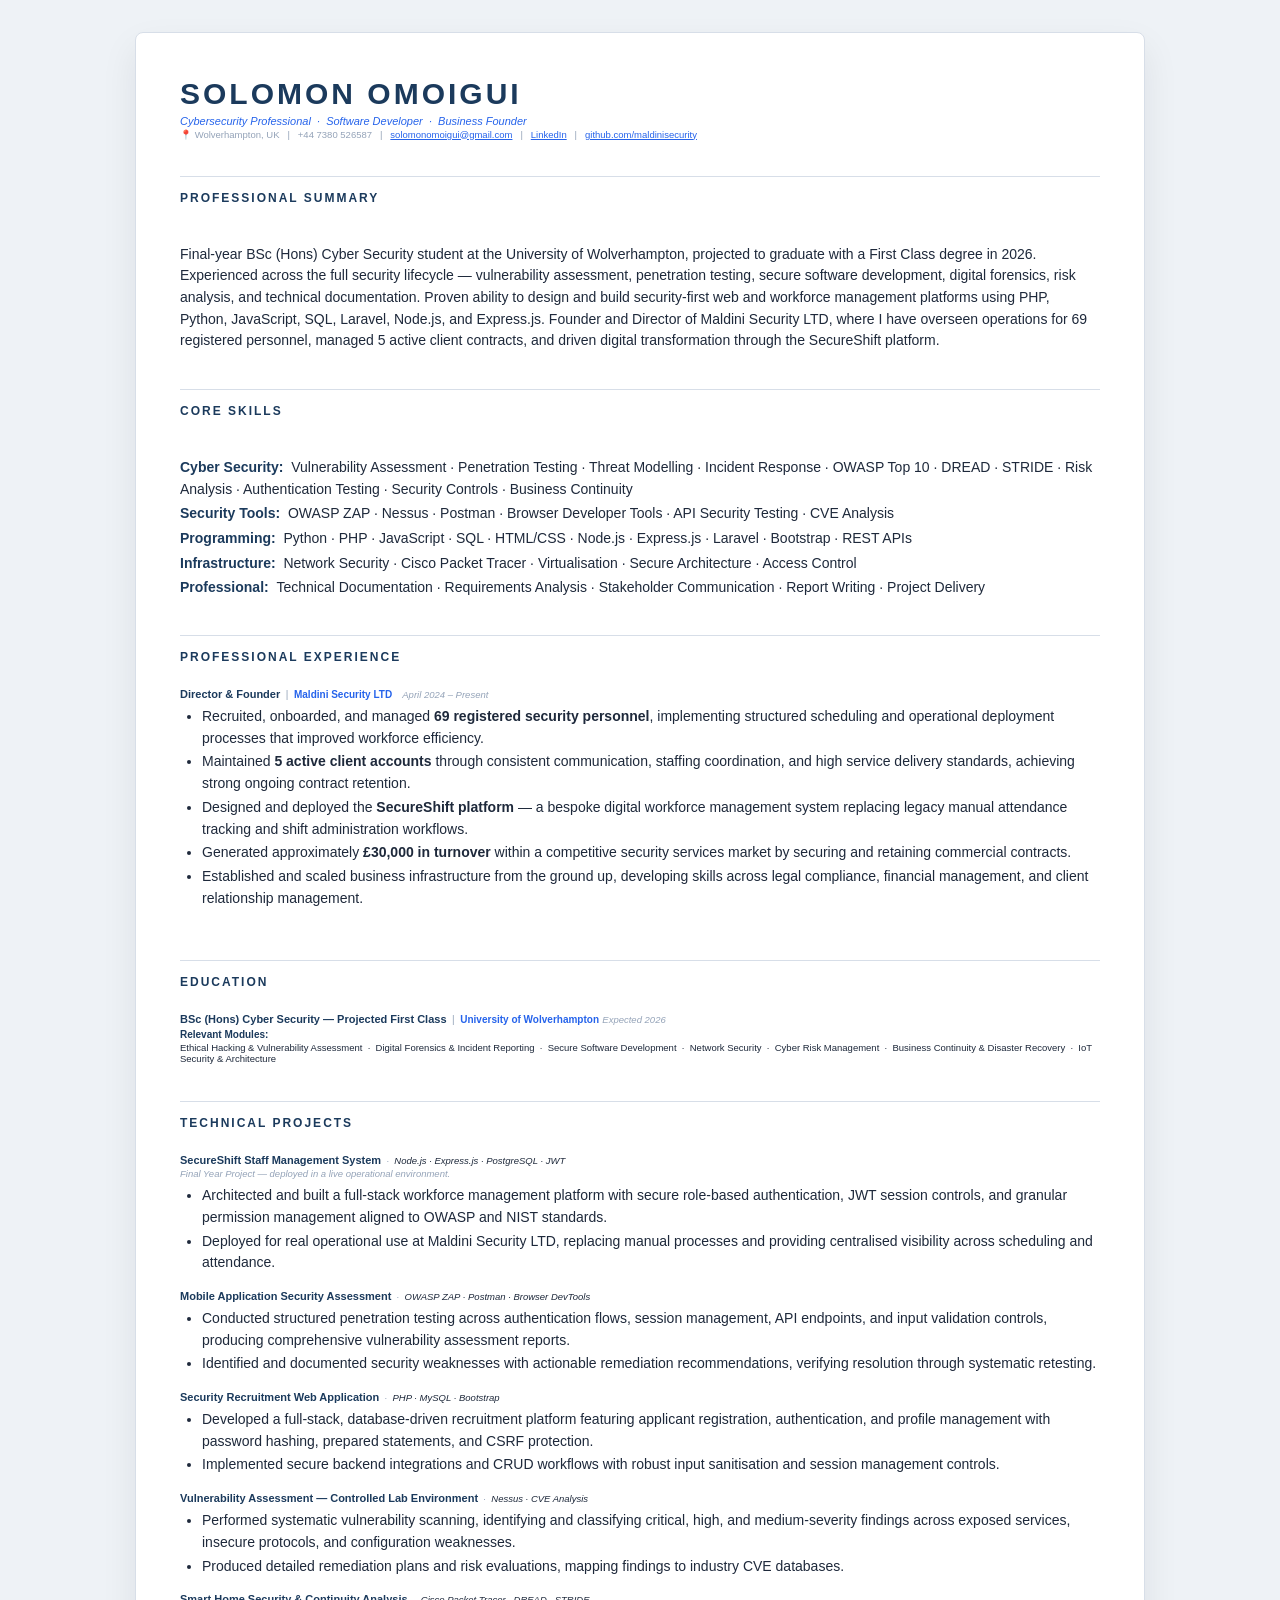
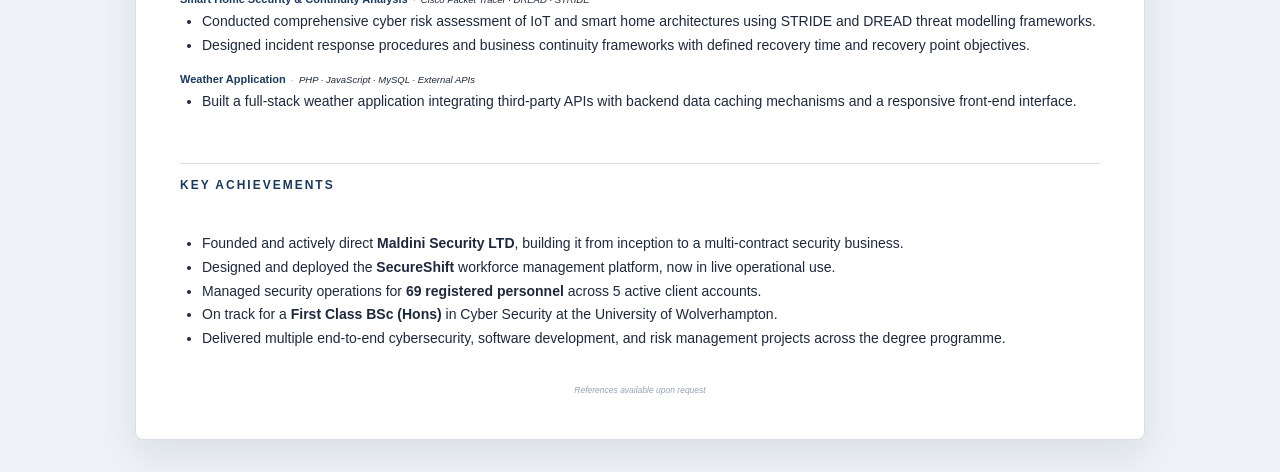
==== cv.html @ a7141864 "Improve portfolio layout and CV page" ====
<!DOCTYPE html PUBLIC "-//W3C//DTD HTML 4.01//EN" "http://www.w3.org/TR/html4/strict.dtd">
<html>
<head>
  <meta http-equiv="Content-Type" content="text/html; charset=utf-8">
  <meta http-equiv="Content-Style-Type" content="text/css">
  <title>Solomon Omoigui | CV</title>
  <meta name="Author" content="Un-named">
  <meta name="LastAuthor" content="Un-named">
  <meta name="Generator" content="Cocoa HTML Writer">
  <meta name="CocoaVersion" content="2685.5">
  <style type="text/css">
    p.p1 {margin: 0.0px 0.0px 3.0px 0.0px; font: 26.0px Times; color: #1b3a5c}
    p.p2 {margin: 0.0px 0.0px 2.0px 0.0px; font: 11.0px Times; color: #2563eb}
    p.p3 {margin: 2.0px 0.0px 3.0px 0.0px; font: 9.5px Times; color: #94a3b8}
    p.p4 {margin: 0.0px 0.0px 10.0px 0.0px; font: 9.5px Times; color: #2563eb; min-height: 11.0px}
    p.p5 {margin: 12.0px 0.0px 3.0px 0.0px; font: 11.0px Times; color: #1b3a5c}
    p.p6 {margin: 0.0px 0.0px 6.0px 0.0px; font: 11.0px Times; color: #1b3a5c; min-height: 13.0px}
    p.p7 {margin: 0.0px 0.0px 4.0px 0.0px; font: 11.0px Times; color: #1b3a5c; min-height: 13.0px}
    p.p8 {margin: 2.0px 0.0px 2.0px 0.0px; font: 10.0px Times; color: #1e293b}
    p.p9 {margin: 0.0px 0.0px 6.0px 0.0px; font: 10.0px Times; color: #1e293b; min-height: 13.0px}
    p.p10 {margin: 3.0px 0.0px 3.0px 0.0px; font: 9.5px Times; color: #1e293b}
    p.p11 {margin: 0.0px 0.0px 6.0px 0.0px; font: 9.5px Times; color: #1e293b; min-height: 11.0px}
    p.p12 {margin: 8.0px 0.0px 2.0px 0.0px; font: 10.0px Times; color: #94a3b8}
    p.p13 {margin: 8.0px 0.0px 2.0px 0.0px; font: 11.0px Times; color: #1b3a5c}
    p.p14 {margin: 4.0px 0.0px 2.0px 0.0px; font: 10.0px Times; color: #1b3a5c}
    p.p15 {margin: 2.0px 0.0px 4.0px 0.0px; font: 9.5px Times; color: #1e293b}
    p.p16 {margin: 8.0px 0.0px 2.0px 0.0px; font: 9.5px Times; color: #1e293b}
    p.p17 {margin: 2.0px 0.0px 2.0px 0.0px; font: 9.5px Times; color: #94a3b8}
    p.p18 {margin: 8.0px 0.0px 2.0px 0.0px; font: 9.5px Times; color: #1b3a5c}
    p.p19 {margin: 6.0px 0.0px 0.0px 0.0px; text-align: center; font: 8.5px Times; color: #94a3b8}
    li.li8 {margin: 2.0px 0.0px 2.0px 0.0px; font: 10.0px Times; color: #1e293b}
    span.s1 {letter-spacing: 3.0px}
    span.s2 {text-decoration: underline ; color: #2563eb}
    span.s3 {text-decoration: underline}
    span.s4 {letter-spacing: 2.0px}
    span.s5 {color: #1b3a5c}
    span.s6 {font: 11.0px Times; color: #1b3a5c}
    span.s7 {color: #2563eb}
    span.s8 {color: #000000}
    span.s9 {font: 9.5px Times}
    span.s10 {font: 10.0px Times; color: #94a3b8}
    span.s11 {font: 10.0px Times; color: #2563eb}
    span.s12 {font: 10.0px Times; color: #000000}
    span.s13 {font: 9.5px Times; color: #94a3b8}
    span.s14 {color: #94a3b8}
    span.s15 {font: 9.5px Times; color: #1e293b}
    span.s16 {font: 11.0px Times}
    span.s17 {color: #1e293b}
    span.Apple-tab-span {white-space:pre}
    ul.ul1 {list-style-type: disc}
    html {background: #eef2f6}
    body {
      max-width: 920px;
      margin: 32px auto;
      padding: 44px;
      background: #ffffff;
      border: 1px solid #d7dee8;
      border-radius: 8px;
      color: #1e293b;
      box-shadow: 0 16px 36px rgba(18, 24, 32, 0.08);
    }
    body, p, li, span {
      font-family: -apple-system, BlinkMacSystemFont, "Segoe UI", Arial, sans-serif !important;
    }
    p.p1 {
      font-size: 30px !important;
      line-height: 1.15;
    }
    p.p5 {
      margin-top: 22px !important;
      padding-top: 14px;
      border-top: 1px solid #d7dee8;
      font-size: 12px !important;
      letter-spacing: 0.14em;
    }
    p.p8,
    p.p10,
    li.li8 {
      font-size: 14px !important;
      line-height: 1.55;
    }
    ul.ul1 {
      margin-top: 6px;
      padding-left: 22px;
    }
    @media (max-width: 720px) {
      body {
        margin: 0;
        padding: 24px;
        border: 0;
        border-radius: 0;
      }
      p.p1 {
        font-size: 24px !important;
      }
    }
  </style>
</head>
<body>
<p class="p1"><span class="s1"><b>SOLOMON OMOIGUI</b></span></p>
<p class="p2"><i>Cybersecurity Professional<span class="Apple-converted-space">  </span>·<span class="Apple-converted-space">  </span>Software Developer<span class="Apple-converted-space">  </span>·<span class="Apple-converted-space">  </span>Business Founder</i></p>
<p class="p3">📍 Wolverhampton, UK <span class="Apple-converted-space">  </span>| <span class="Apple-converted-space">  </span>+44 7380 526587 <span class="Apple-converted-space">  </span>| <span class="Apple-converted-space">  </span><span class="s2">solomonomoigui@gmail.com</span> <span class="Apple-converted-space">  </span>| <span class="Apple-converted-space">  </span><span class="s2">LinkedIn</span> <span class="Apple-converted-space">  </span>| <span class="Apple-converted-space">  </span><span class="s2">github.com/maldinisecurity</span></p>
<p class="p4"><span class="s3"></span><br></p>
<p class="p5"><span class="s4"><b>PROFESSIONAL SUMMARY</b></span></p>
<p class="p6"><span class="s4"><b></b></span><br></p>
<p class="p7"><span class="s4"><b></b></span><br></p>
<p class="p8">Final-year BSc (Hons) Cyber Security student at the University of Wolverhampton, projected to graduate with a First Class degree in 2026. Experienced across the full security lifecycle — vulnerability assessment, penetration testing, secure software development, digital forensics, risk analysis, and technical documentation. Proven ability to design and build security-first web and workforce management platforms using PHP, Python, JavaScript, SQL, Laravel, Node.js, and Express.js. Founder and Director of Maldini Security LTD, where I have overseen operations for 69 registered personnel, managed 5 active client contracts, and driven digital transformation through the SecureShift platform.</p>
<p class="p9"><br></p>
<p class="p5"><span class="s4"><b>CORE SKILLS</b></span></p>
<p class="p6"><span class="s4"><b></b></span><br></p>
<p class="p7"><span class="s4"><b></b></span><br></p>
<p class="p10"><span class="s5"><b>Cyber Security:<span class="Apple-converted-space">  </span></b></span>Vulnerability Assessment · Penetration Testing · Threat Modelling · Incident Response · OWASP Top 10 · DREAD · STRIDE · Risk Analysis · Authentication Testing · Security Controls · Business Continuity</p>
<p class="p10"><span class="s5"><b>Security Tools:<span class="Apple-converted-space">  </span></b></span>OWASP ZAP · Nessus · Postman · Browser Developer Tools · API Security Testing · CVE Analysis</p>
<p class="p10"><span class="s5"><b>Programming:<span class="Apple-converted-space">  </span></b></span>Python · PHP · JavaScript · SQL · HTML/CSS · Node.js · Express.js · Laravel · Bootstrap · REST APIs</p>
<p class="p10"><span class="s5"><b>Infrastructure:<span class="Apple-converted-space">  </span></b></span>Network Security · Cisco Packet Tracer · Virtualisation · Secure Architecture · Access Control</p>
<p class="p10"><span class="s5"><b>Professional:<span class="Apple-converted-space">  </span></b></span>Technical Documentation · Requirements Analysis · Stakeholder Communication · Report Writing · Project Delivery</p>
<p class="p11"><br></p>
<p class="p5"><span class="s4"><b>PROFESSIONAL EXPERIENCE</b></span></p>
<p class="p6"><span class="s4"><b></b></span><br></p>
<p class="p12"><span class="s6"><b>Director &amp; Founder</b></span><span class="Apple-converted-space">  </span>|<span class="Apple-converted-space">  </span><span class="s7"><b>Maldini Security LTD</b></span><span class="s8"><span class="Apple-tab-span">	</span></span><span class="s9"><i>April 2024 – Present</i></span></p>
<ul class="ul1">
  <li class="li8">Recruited, onboarded, and managed <b>69 registered security personnel</b>, implementing structured scheduling and operational deployment processes that improved workforce efficiency.</li>
  <li class="li8">Maintained <b>5 active client accounts</b> through consistent communication, staffing coordination, and high service delivery standards, achieving strong ongoing contract retention.</li>
  <li class="li8">Designed and deployed the <b>SecureShift platform</b> — a bespoke digital workforce management system replacing legacy manual attendance tracking and shift administration workflows.</li>
  <li class="li8">Generated approximately <b>£30,000 in turnover</b> within a competitive security services market by securing and retaining commercial contracts.</li>
  <li class="li8">Established and scaled business infrastructure from the ground up, developing skills across legal compliance, financial management, and client relationship management.</li>
</ul>
<p class="p9"><br></p>
<p class="p5"><span class="s4"><b>EDUCATION</b></span></p>
<p class="p6"><span class="s4"><b></b></span><br></p>
<p class="p13"><b>BSc (Hons) Cyber Security — Projected First Class</b><span class="s10"><span class="Apple-converted-space">  </span>|<span class="Apple-converted-space">  </span></span><span class="s11"><b>University of Wolverhampton</b></span><span class="s12"><span class="Apple-tab-span">	</span></span><span class="s13"><i>Expected 2026</i></span></p>
<p class="p14"><b>Relevant Modules:</b></p>
<p class="p15">Ethical Hacking &amp; Vulnerability Assessment<span class="Apple-converted-space">  </span>·<span class="Apple-converted-space">  </span>Digital Forensics &amp; Incident Reporting<span class="Apple-converted-space">  </span>·<span class="Apple-converted-space">  </span>Secure Software Development<span class="Apple-converted-space">  </span>·<span class="Apple-converted-space">  </span>Network Security<span class="Apple-converted-space">  </span>·<span class="Apple-converted-space">  </span>Cyber Risk Management<span class="Apple-converted-space">  </span>·<span class="Apple-converted-space">  </span>Business Continuity &amp; Disaster Recovery<span class="Apple-converted-space">  </span>·<span class="Apple-converted-space">  </span>IoT Security &amp; Architecture</p>
<p class="p11"><br></p>
<p class="p5"><span class="s4"><b>TECHNICAL PROJECTS</b></span></p>
<p class="p6"><span class="s4"><b></b></span><br></p>
<p class="p16"><span class="s6"><b>SecureShift Staff Management System</b></span><span class="s14"><span class="Apple-converted-space">  </span>·<span class="Apple-converted-space">  </span></span><i>Node.js · Express.js · PostgreSQL · JWT</i></p>
<p class="p17"><i>Final Year Project — deployed in a live operational environment.</i></p>
<ul class="ul1">
  <li class="li8">Architected and built a full-stack workforce management platform with secure role-based authentication, JWT session controls, and granular permission management aligned to OWASP and NIST standards.</li>
  <li class="li8">Deployed for real operational use at Maldini Security LTD, replacing manual processes and providing centralised visibility across scheduling and attendance.</li>
</ul>
<p class="p16"><span class="s6"><b>Mobile Application Security Assessment</b></span><span class="s14"><span class="Apple-converted-space">  </span>·<span class="Apple-converted-space">  </span></span><i>OWASP ZAP · Postman · Browser DevTools</i></p>
<ul class="ul1">
  <li class="li8">Conducted structured penetration testing across authentication flows, session management, API endpoints, and input validation controls, producing comprehensive vulnerability assessment reports.</li>
  <li class="li8">Identified and documented security weaknesses with actionable remediation recommendations, verifying resolution through systematic retesting.</li>
</ul>
<p class="p13"><b>Security Recruitment Web Application</b><span class="s13"><span class="Apple-converted-space">  </span>·<span class="Apple-converted-space">  </span></span><span class="s15"><i>PHP · MySQL · Bootstrap</i></span></p>
<ul class="ul1">
  <li class="li8">Developed a full-stack, database-driven recruitment platform featuring applicant registration, authentication, and profile management with password hashing, prepared statements, and CSRF protection.</li>
  <li class="li8">Implemented secure backend integrations and CRUD workflows with robust input sanitisation and session management controls.</li>
</ul>
<p class="p13"><b>Vulnerability Assessment — Controlled Lab Environment</b><span class="s13"><span class="Apple-converted-space">  </span>·<span class="Apple-converted-space">  </span></span><span class="s15"><i>Nessus · CVE Analysis</i></span></p>
<ul class="ul1">
  <li class="li8">Performed systematic vulnerability scanning, identifying and classifying critical, high, and medium-severity findings across exposed services, insecure protocols, and configuration weaknesses.</li>
  <li class="li8">Produced detailed remediation plans and risk evaluations, mapping findings to industry CVE databases.</li>
</ul>
<p class="p18"><span class="s16"><b>Smart Home Security &amp; Continuity Analysis</b></span><span class="s14"><span class="Apple-converted-space">  </span>·<span class="Apple-converted-space">  </span></span><span class="s17"><i>Cisco Packet Tracer · DREAD · STRIDE</i></span></p>
<ul class="ul1">
  <li class="li8">Conducted comprehensive cyber risk assessment of IoT and smart home architectures using STRIDE and DREAD threat modelling frameworks.</li>
  <li class="li8">Designed incident response procedures and business continuity frameworks with defined recovery time and recovery point objectives.</li>
</ul>
<p class="p16"><span class="s6"><b>Weather Application</b></span><span class="s14"><span class="Apple-converted-space">  </span>·<span class="Apple-converted-space">  </span></span><i>PHP · JavaScript · MySQL · External APIs</i></p>
<ul class="ul1">
  <li class="li8">Built a full-stack weather application integrating third-party APIs with backend data caching mechanisms and a responsive front-end interface.</li>
</ul>
<p class="p9"><br></p>
<p class="p5"><span class="s4"><b>KEY ACHIEVEMENTS</b></span></p>
<p class="p6"><span class="s4"><b></b></span><br></p>
<p class="p7"><span class="s4"><b></b></span><br></p>
<ul class="ul1">
  <li class="li8">Founded and actively direct <b>Maldini Security LTD</b>, building it from inception to a multi-contract security business.</li>
  <li class="li8">Designed and deployed the <b>SecureShift</b> workforce management platform, now in live operational use.</li>
  <li class="li8">Managed security operations for <b>69 registered personnel</b> across 5 active client accounts.</li>
  <li class="li8">On track for a <b>First Class BSc (Hons)</b> in Cyber Security at the University of Wolverhampton.</li>
  <li class="li8">Delivered multiple end-to-end cybersecurity, software development, and risk management projects across the degree programme.</li>
</ul>
<p class="p9"><br></p>
<p class="p19"><i>References available upon request</i></p>
</body>
</html>
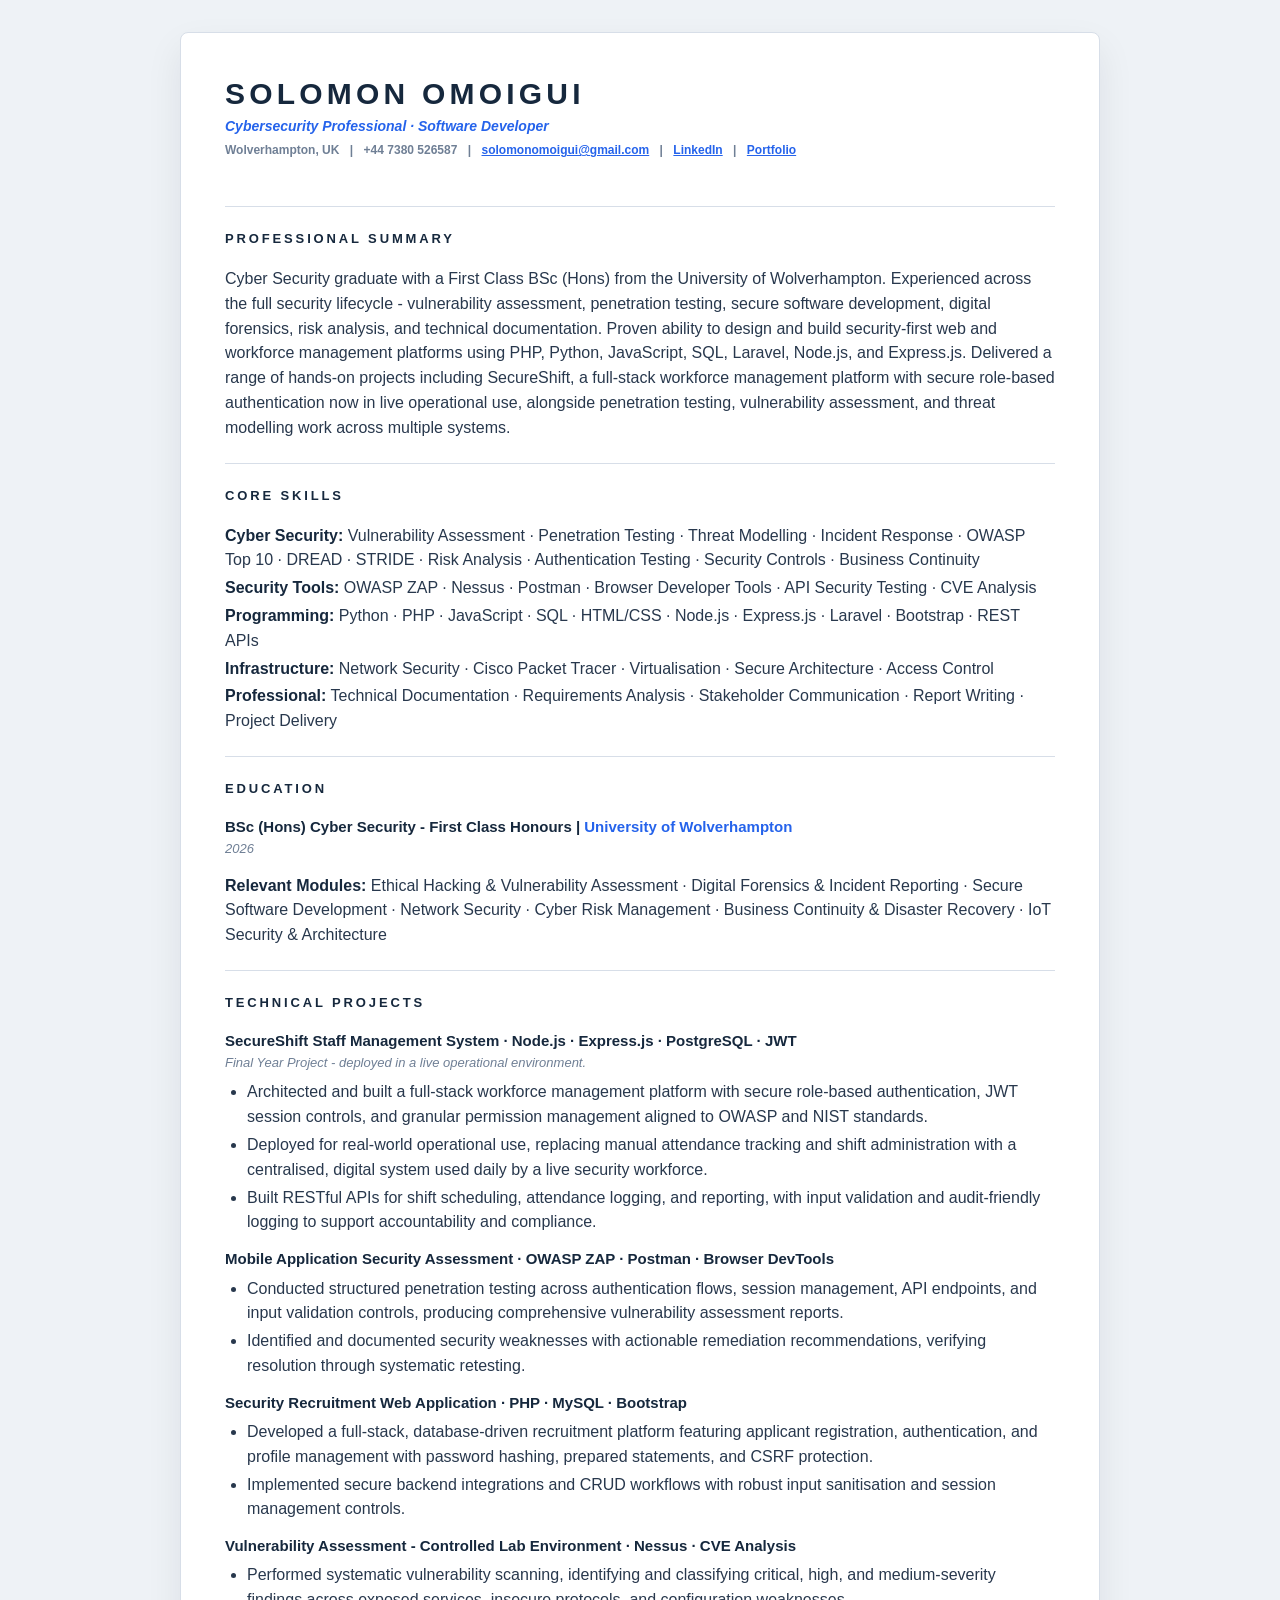
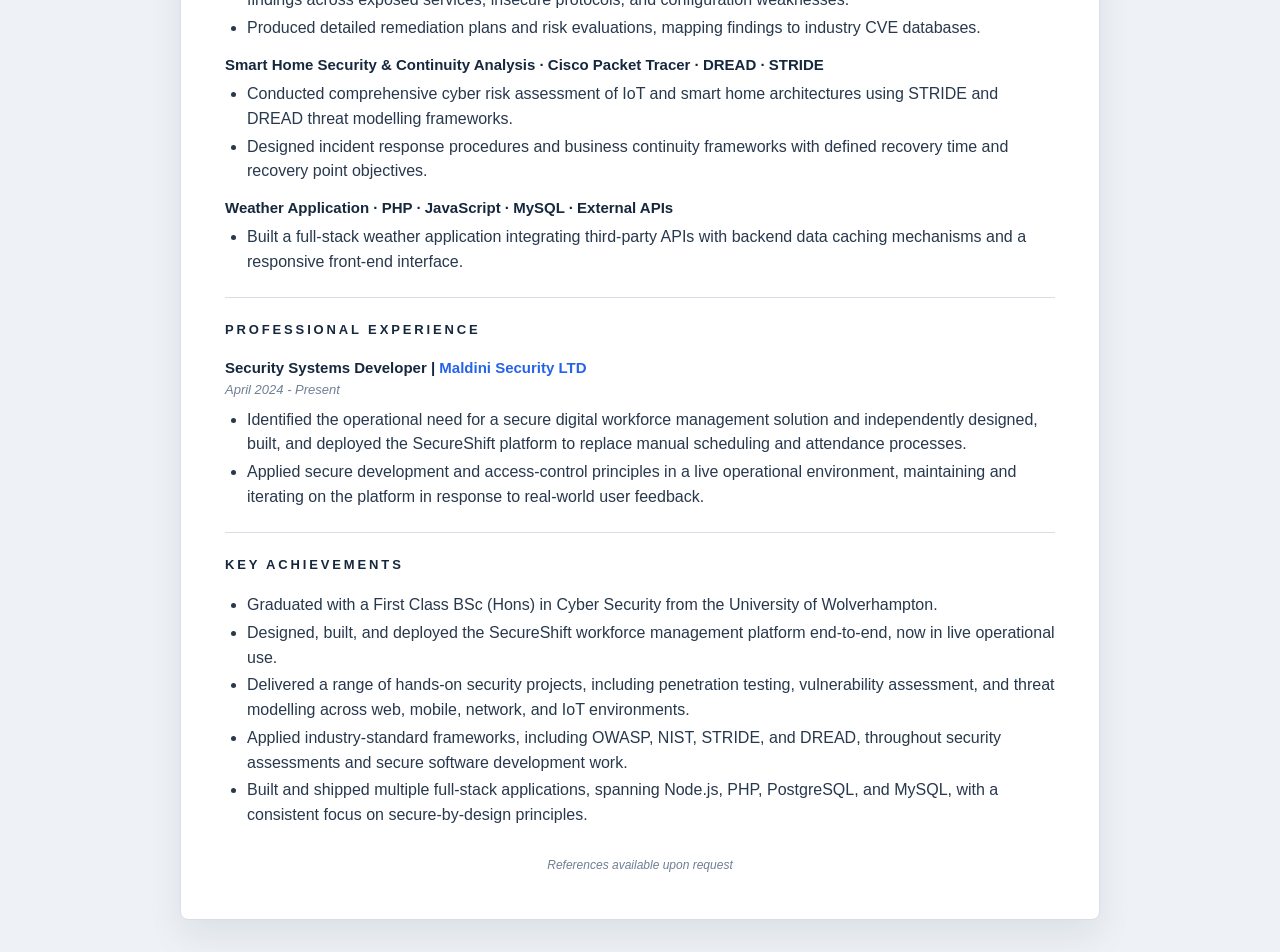
==== commit adabe48d: "Update online CV page" ====
--- a/cv.html
+++ b/cv.html
@@ -1,181 +1,370 @@
-<!DOCTYPE html PUBLIC "-//W3C//DTD HTML 4.01//EN" "http://www.w3.org/TR/html4/strict.dtd">
-<html>
-<head>
-  <meta http-equiv="Content-Type" content="text/html; charset=utf-8">
-  <meta http-equiv="Content-Style-Type" content="text/css">
-  <title>Solomon Omoigui | CV</title>
-  <meta name="Author" content="Un-named">
-  <meta name="LastAuthor" content="Un-named">
-  <meta name="Generator" content="Cocoa HTML Writer">
-  <meta name="CocoaVersion" content="2685.5">
-  <style type="text/css">
-    p.p1 {margin: 0.0px 0.0px 3.0px 0.0px; font: 26.0px Times; color: #1b3a5c}
-    p.p2 {margin: 0.0px 0.0px 2.0px 0.0px; font: 11.0px Times; color: #2563eb}
-    p.p3 {margin: 2.0px 0.0px 3.0px 0.0px; font: 9.5px Times; color: #94a3b8}
-    p.p4 {margin: 0.0px 0.0px 10.0px 0.0px; font: 9.5px Times; color: #2563eb; min-height: 11.0px}
-    p.p5 {margin: 12.0px 0.0px 3.0px 0.0px; font: 11.0px Times; color: #1b3a5c}
-    p.p6 {margin: 0.0px 0.0px 6.0px 0.0px; font: 11.0px Times; color: #1b3a5c; min-height: 13.0px}
-    p.p7 {margin: 0.0px 0.0px 4.0px 0.0px; font: 11.0px Times; color: #1b3a5c; min-height: 13.0px}
-    p.p8 {margin: 2.0px 0.0px 2.0px 0.0px; font: 10.0px Times; color: #1e293b}
-    p.p9 {margin: 0.0px 0.0px 6.0px 0.0px; font: 10.0px Times; color: #1e293b; min-height: 13.0px}
-    p.p10 {margin: 3.0px 0.0px 3.0px 0.0px; font: 9.5px Times; color: #1e293b}
-    p.p11 {margin: 0.0px 0.0px 6.0px 0.0px; font: 9.5px Times; color: #1e293b; min-height: 11.0px}
-    p.p12 {margin: 8.0px 0.0px 2.0px 0.0px; font: 10.0px Times; color: #94a3b8}
-    p.p13 {margin: 8.0px 0.0px 2.0px 0.0px; font: 11.0px Times; color: #1b3a5c}
-    p.p14 {margin: 4.0px 0.0px 2.0px 0.0px; font: 10.0px Times; color: #1b3a5c}
-    p.p15 {margin: 2.0px 0.0px 4.0px 0.0px; font: 9.5px Times; color: #1e293b}
-    p.p16 {margin: 8.0px 0.0px 2.0px 0.0px; font: 9.5px Times; color: #1e293b}
-    p.p17 {margin: 2.0px 0.0px 2.0px 0.0px; font: 9.5px Times; color: #94a3b8}
-    p.p18 {margin: 8.0px 0.0px 2.0px 0.0px; font: 9.5px Times; color: #1b3a5c}
-    p.p19 {margin: 6.0px 0.0px 0.0px 0.0px; text-align: center; font: 8.5px Times; color: #94a3b8}
-    li.li8 {margin: 2.0px 0.0px 2.0px 0.0px; font: 10.0px Times; color: #1e293b}
-    span.s1 {letter-spacing: 3.0px}
-    span.s2 {text-decoration: underline ; color: #2563eb}
-    span.s3 {text-decoration: underline}
-    span.s4 {letter-spacing: 2.0px}
-    span.s5 {color: #1b3a5c}
-    span.s6 {font: 11.0px Times; color: #1b3a5c}
-    span.s7 {color: #2563eb}
-    span.s8 {color: #000000}
-    span.s9 {font: 9.5px Times}
-    span.s10 {font: 10.0px Times; color: #94a3b8}
-    span.s11 {font: 10.0px Times; color: #2563eb}
-    span.s12 {font: 10.0px Times; color: #000000}
-    span.s13 {font: 9.5px Times; color: #94a3b8}
-    span.s14 {color: #94a3b8}
-    span.s15 {font: 9.5px Times; color: #1e293b}
-    span.s16 {font: 11.0px Times}
-    span.s17 {color: #1e293b}
-    span.Apple-tab-span {white-space:pre}
-    ul.ul1 {list-style-type: disc}
-    html {background: #eef2f6}
-    body {
-      max-width: 920px;
-      margin: 32px auto;
-      padding: 44px;
-      background: #ffffff;
-      border: 1px solid #d7dee8;
-      border-radius: 8px;
-      color: #1e293b;
-      box-shadow: 0 16px 36px rgba(18, 24, 32, 0.08);
-    }
-    body, p, li, span {
-      font-family: -apple-system, BlinkMacSystemFont, "Segoe UI", Arial, sans-serif !important;
-    }
-    p.p1 {
-      font-size: 30px !important;
-      line-height: 1.15;
-    }
-    p.p5 {
-      margin-top: 22px !important;
-      padding-top: 14px;
-      border-top: 1px solid #d7dee8;
-      font-size: 12px !important;
-      letter-spacing: 0.14em;
-    }
-    p.p8,
-    p.p10,
-    li.li8 {
-      font-size: 14px !important;
-      line-height: 1.55;
-    }
-    ul.ul1 {
-      margin-top: 6px;
-      padding-left: 22px;
-    }
-    @media (max-width: 720px) {
+<!DOCTYPE html>
+<html lang="en">
+  <head>
+    <meta charset="UTF-8" />
+    <meta name="viewport" content="width=device-width, initial-scale=1.0" />
+    <meta
+      name="description"
+      content="Solomon Omoigui CV covering cybersecurity, secure software development, technical projects, and professional experience."
+    />
+    <title>Solomon Omoigui | CV</title>
+    <style>
+      :root {
+        --ink: #16283d;
+        --text: #28384d;
+        --muted: #6f7f95;
+        --blue: #2563eb;
+        --line: #d7dee8;
+        --page: #eef2f6;
+        --surface: #ffffff;
+      }
+
+      * {
+        box-sizing: border-box;
+      }
+
+      html {
+        background: var(--page);
+      }
+
       body {
+        max-width: 920px;
+        margin: 32px auto;
+        padding: 44px;
+        background: var(--surface);
+        border: 1px solid var(--line);
+        border-radius: 8px;
+        color: var(--text);
+        font-family: -apple-system, BlinkMacSystemFont, "Segoe UI", Arial, sans-serif;
+        line-height: 1.55;
+        box-shadow: 0 16px 36px rgba(18, 24, 32, 0.08);
+      }
+
+      h1,
+      h2,
+      h3,
+      p {
         margin: 0;
-        padding: 24px;
-        border: 0;
-        border-radius: 0;
-      }
-      p.p1 {
-        font-size: 24px !important;
-      }
-    }
-  </style>
-</head>
-<body>
-<p class="p1"><span class="s1"><b>SOLOMON OMOIGUI</b></span></p>
-<p class="p2"><i>Cybersecurity Professional<span class="Apple-converted-space">  </span>·<span class="Apple-converted-space">  </span>Software Developer<span class="Apple-converted-space">  </span>·<span class="Apple-converted-space">  </span>Business Founder</i></p>
-<p class="p3">📍 Wolverhampton, UK <span class="Apple-converted-space">  </span>| <span class="Apple-converted-space">  </span>+44 7380 526587 <span class="Apple-converted-space">  </span>| <span class="Apple-converted-space">  </span><span class="s2">solomonomoigui@gmail.com</span> <span class="Apple-converted-space">  </span>| <span class="Apple-converted-space">  </span><span class="s2">LinkedIn</span> <span class="Apple-converted-space">  </span>| <span class="Apple-converted-space">  </span><span class="s2">github.com/maldinisecurity</span></p>
-<p class="p4"><span class="s3"></span><br></p>
-<p class="p5"><span class="s4"><b>PROFESSIONAL SUMMARY</b></span></p>
-<p class="p6"><span class="s4"><b></b></span><br></p>
-<p class="p7"><span class="s4"><b></b></span><br></p>
-<p class="p8">Final-year BSc (Hons) Cyber Security student at the University of Wolverhampton, projected to graduate with a First Class degree in 2026. Experienced across the full security lifecycle — vulnerability assessment, penetration testing, secure software development, digital forensics, risk analysis, and technical documentation. Proven ability to design and build security-first web and workforce management platforms using PHP, Python, JavaScript, SQL, Laravel, Node.js, and Express.js. Founder and Director of Maldini Security LTD, where I have overseen operations for 69 registered personnel, managed 5 active client contracts, and driven digital transformation through the SecureShift platform.</p>
-<p class="p9"><br></p>
-<p class="p5"><span class="s4"><b>CORE SKILLS</b></span></p>
-<p class="p6"><span class="s4"><b></b></span><br></p>
-<p class="p7"><span class="s4"><b></b></span><br></p>
-<p class="p10"><span class="s5"><b>Cyber Security:<span class="Apple-converted-space">  </span></b></span>Vulnerability Assessment · Penetration Testing · Threat Modelling · Incident Response · OWASP Top 10 · DREAD · STRIDE · Risk Analysis · Authentication Testing · Security Controls · Business Continuity</p>
-<p class="p10"><span class="s5"><b>Security Tools:<span class="Apple-converted-space">  </span></b></span>OWASP ZAP · Nessus · Postman · Browser Developer Tools · API Security Testing · CVE Analysis</p>
-<p class="p10"><span class="s5"><b>Programming:<span class="Apple-converted-space">  </span></b></span>Python · PHP · JavaScript · SQL · HTML/CSS · Node.js · Express.js · Laravel · Bootstrap · REST APIs</p>
-<p class="p10"><span class="s5"><b>Infrastructure:<span class="Apple-converted-space">  </span></b></span>Network Security · Cisco Packet Tracer · Virtualisation · Secure Architecture · Access Control</p>
-<p class="p10"><span class="s5"><b>Professional:<span class="Apple-converted-space">  </span></b></span>Technical Documentation · Requirements Analysis · Stakeholder Communication · Report Writing · Project Delivery</p>
-<p class="p11"><br></p>
-<p class="p5"><span class="s4"><b>PROFESSIONAL EXPERIENCE</b></span></p>
-<p class="p6"><span class="s4"><b></b></span><br></p>
-<p class="p12"><span class="s6"><b>Director &amp; Founder</b></span><span class="Apple-converted-space">  </span>|<span class="Apple-converted-space">  </span><span class="s7"><b>Maldini Security LTD</b></span><span class="s8"><span class="Apple-tab-span">	</span></span><span class="s9"><i>April 2024 – Present</i></span></p>
-<ul class="ul1">
-  <li class="li8">Recruited, onboarded, and managed <b>69 registered security personnel</b>, implementing structured scheduling and operational deployment processes that improved workforce efficiency.</li>
-  <li class="li8">Maintained <b>5 active client accounts</b> through consistent communication, staffing coordination, and high service delivery standards, achieving strong ongoing contract retention.</li>
-  <li class="li8">Designed and deployed the <b>SecureShift platform</b> — a bespoke digital workforce management system replacing legacy manual attendance tracking and shift administration workflows.</li>
-  <li class="li8">Generated approximately <b>£30,000 in turnover</b> within a competitive security services market by securing and retaining commercial contracts.</li>
-  <li class="li8">Established and scaled business infrastructure from the ground up, developing skills across legal compliance, financial management, and client relationship management.</li>
-</ul>
-<p class="p9"><br></p>
-<p class="p5"><span class="s4"><b>EDUCATION</b></span></p>
-<p class="p6"><span class="s4"><b></b></span><br></p>
-<p class="p13"><b>BSc (Hons) Cyber Security — Projected First Class</b><span class="s10"><span class="Apple-converted-space">  </span>|<span class="Apple-converted-space">  </span></span><span class="s11"><b>University of Wolverhampton</b></span><span class="s12"><span class="Apple-tab-span">	</span></span><span class="s13"><i>Expected 2026</i></span></p>
-<p class="p14"><b>Relevant Modules:</b></p>
-<p class="p15">Ethical Hacking &amp; Vulnerability Assessment<span class="Apple-converted-space">  </span>·<span class="Apple-converted-space">  </span>Digital Forensics &amp; Incident Reporting<span class="Apple-converted-space">  </span>·<span class="Apple-converted-space">  </span>Secure Software Development<span class="Apple-converted-space">  </span>·<span class="Apple-converted-space">  </span>Network Security<span class="Apple-converted-space">  </span>·<span class="Apple-converted-space">  </span>Cyber Risk Management<span class="Apple-converted-space">  </span>·<span class="Apple-converted-space">  </span>Business Continuity &amp; Disaster Recovery<span class="Apple-converted-space">  </span>·<span class="Apple-converted-space">  </span>IoT Security &amp; Architecture</p>
-<p class="p11"><br></p>
-<p class="p5"><span class="s4"><b>TECHNICAL PROJECTS</b></span></p>
-<p class="p6"><span class="s4"><b></b></span><br></p>
-<p class="p16"><span class="s6"><b>SecureShift Staff Management System</b></span><span class="s14"><span class="Apple-converted-space">  </span>·<span class="Apple-converted-space">  </span></span><i>Node.js · Express.js · PostgreSQL · JWT</i></p>
-<p class="p17"><i>Final Year Project — deployed in a live operational environment.</i></p>
-<ul class="ul1">
-  <li class="li8">Architected and built a full-stack workforce management platform with secure role-based authentication, JWT session controls, and granular permission management aligned to OWASP and NIST standards.</li>
-  <li class="li8">Deployed for real operational use at Maldini Security LTD, replacing manual processes and providing centralised visibility across scheduling and attendance.</li>
-</ul>
-<p class="p16"><span class="s6"><b>Mobile Application Security Assessment</b></span><span class="s14"><span class="Apple-converted-space">  </span>·<span class="Apple-converted-space">  </span></span><i>OWASP ZAP · Postman · Browser DevTools</i></p>
-<ul class="ul1">
-  <li class="li8">Conducted structured penetration testing across authentication flows, session management, API endpoints, and input validation controls, producing comprehensive vulnerability assessment reports.</li>
-  <li class="li8">Identified and documented security weaknesses with actionable remediation recommendations, verifying resolution through systematic retesting.</li>
-</ul>
-<p class="p13"><b>Security Recruitment Web Application</b><span class="s13"><span class="Apple-converted-space">  </span>·<span class="Apple-converted-space">  </span></span><span class="s15"><i>PHP · MySQL · Bootstrap</i></span></p>
-<ul class="ul1">
-  <li class="li8">Developed a full-stack, database-driven recruitment platform featuring applicant registration, authentication, and profile management with password hashing, prepared statements, and CSRF protection.</li>
-  <li class="li8">Implemented secure backend integrations and CRUD workflows with robust input sanitisation and session management controls.</li>
-</ul>
-<p class="p13"><b>Vulnerability Assessment — Controlled Lab Environment</b><span class="s13"><span class="Apple-converted-space">  </span>·<span class="Apple-converted-space">  </span></span><span class="s15"><i>Nessus · CVE Analysis</i></span></p>
-<ul class="ul1">
-  <li class="li8">Performed systematic vulnerability scanning, identifying and classifying critical, high, and medium-severity findings across exposed services, insecure protocols, and configuration weaknesses.</li>
-  <li class="li8">Produced detailed remediation plans and risk evaluations, mapping findings to industry CVE databases.</li>
-</ul>
-<p class="p18"><span class="s16"><b>Smart Home Security &amp; Continuity Analysis</b></span><span class="s14"><span class="Apple-converted-space">  </span>·<span class="Apple-converted-space">  </span></span><span class="s17"><i>Cisco Packet Tracer · DREAD · STRIDE</i></span></p>
-<ul class="ul1">
-  <li class="li8">Conducted comprehensive cyber risk assessment of IoT and smart home architectures using STRIDE and DREAD threat modelling frameworks.</li>
-  <li class="li8">Designed incident response procedures and business continuity frameworks with defined recovery time and recovery point objectives.</li>
-</ul>
-<p class="p16"><span class="s6"><b>Weather Application</b></span><span class="s14"><span class="Apple-converted-space">  </span>·<span class="Apple-converted-space">  </span></span><i>PHP · JavaScript · MySQL · External APIs</i></p>
-<ul class="ul1">
-  <li class="li8">Built a full-stack weather application integrating third-party APIs with backend data caching mechanisms and a responsive front-end interface.</li>
-</ul>
-<p class="p9"><br></p>
-<p class="p5"><span class="s4"><b>KEY ACHIEVEMENTS</b></span></p>
-<p class="p6"><span class="s4"><b></b></span><br></p>
-<p class="p7"><span class="s4"><b></b></span><br></p>
-<ul class="ul1">
-  <li class="li8">Founded and actively direct <b>Maldini Security LTD</b>, building it from inception to a multi-contract security business.</li>
-  <li class="li8">Designed and deployed the <b>SecureShift</b> workforce management platform, now in live operational use.</li>
-  <li class="li8">Managed security operations for <b>69 registered personnel</b> across 5 active client accounts.</li>
-  <li class="li8">On track for a <b>First Class BSc (Hons)</b> in Cyber Security at the University of Wolverhampton.</li>
-  <li class="li8">Delivered multiple end-to-end cybersecurity, software development, and risk management projects across the degree programme.</li>
-</ul>
-<p class="p9"><br></p>
-<p class="p19"><i>References available upon request</i></p>
-</body>
+      }
+
+      a {
+        color: var(--blue);
+      }
+
+      .cv-header {
+        padding-bottom: 24px;
+      }
+
+      h1 {
+        color: var(--ink);
+        font-size: 30px;
+        line-height: 1.15;
+        letter-spacing: 0.14em;
+      }
+
+      .role {
+        margin-top: 4px;
+        color: var(--blue);
+        font-size: 14px;
+        font-style: italic;
+        font-weight: 700;
+      }
+
+      .contact {
+        display: flex;
+        flex-wrap: wrap;
+        gap: 0.25rem 0.65rem;
+        margin-top: 4px;
+        color: var(--muted);
+        font-size: 12px;
+        font-weight: 700;
+      }
+
+      section {
+        padding-top: 22px;
+        margin-top: 22px;
+        border-top: 1px solid var(--line);
+      }
+
+      h2 {
+        color: var(--ink);
+        font-size: 13px;
+        letter-spacing: 0.22em;
+        text-transform: uppercase;
+      }
+
+      h3 {
+        color: var(--ink);
+        font-size: 15px;
+        line-height: 1.35;
+      }
+
+      .summary,
+      .skills,
+      .education-details,
+      .achievement-list,
+      .project-list,
+      .experience-list {
+        margin-top: 18px;
+      }
+
+      .skills p {
+        margin-top: 3px;
+      }
+
+      .label {
+        color: var(--ink);
+        font-weight: 800;
+      }
+
+      .item {
+        margin-top: 14px;
+      }
+
+      .item-meta {
+        margin-top: 2px;
+        color: var(--muted);
+        font-size: 13px;
+        font-style: italic;
+      }
+
+      .org {
+        color: var(--blue);
+        font-weight: 800;
+      }
+
+      ul {
+        margin: 7px 0 0;
+        padding-left: 22px;
+      }
+
+      li {
+        margin: 3px 0;
+      }
+
+      .footer-note {
+        margin-top: 28px;
+        color: var(--muted);
+        font-size: 12px;
+        font-style: italic;
+        text-align: center;
+      }
+
+      @media (max-width: 720px) {
+        body {
+          margin: 0;
+          padding: 24px;
+          border: 0;
+          border-radius: 0;
+        }
+
+        h1 {
+          font-size: 24px;
+          overflow-wrap: anywhere;
+        }
+      }
+    </style>
+  </head>
+  <body>
+    <header class="cv-header">
+      <h1>SOLOMON OMOIGUI</h1>
+      <p class="role">Cybersecurity Professional · Software Developer</p>
+      <div class="contact" aria-label="Contact details">
+        <span>Wolverhampton, UK</span>
+        <span>|</span>
+        <span>+44 7380 526587</span>
+        <span>|</span>
+        <a href="mailto:solomonomoigui@gmail.com">solomonomoigui@gmail.com</a>
+        <span>|</span>
+        <a href="https://www.linkedin.com/in/solomon-omoigui-649461155">LinkedIn</a>
+        <span>|</span>
+        <a href="https://maldinisecurity.github.io/portfolio/">Portfolio</a>
+      </div>
+    </header>
+
+    <main>
+      <section>
+        <h2>Professional Summary</h2>
+        <p class="summary">
+          Cyber Security graduate with a First Class BSc (Hons) from the University of Wolverhampton. Experienced across
+          the full security lifecycle - vulnerability assessment, penetration testing, secure software development,
+          digital forensics, risk analysis, and technical documentation. Proven ability to design and build
+          security-first web and workforce management platforms using PHP, Python, JavaScript, SQL, Laravel, Node.js,
+          and Express.js. Delivered a range of hands-on projects including SecureShift, a full-stack workforce
+          management platform with secure role-based authentication now in live operational use, alongside penetration
+          testing, vulnerability assessment, and threat modelling work across multiple systems.
+        </p>
+      </section>
+
+      <section>
+        <h2>Core Skills</h2>
+        <div class="skills">
+          <p>
+            <span class="label">Cyber Security:</span> Vulnerability Assessment · Penetration Testing · Threat Modelling
+            · Incident Response · OWASP Top 10 · DREAD · STRIDE · Risk Analysis · Authentication Testing · Security
+            Controls · Business Continuity
+          </p>
+          <p>
+            <span class="label">Security Tools:</span> OWASP ZAP · Nessus · Postman · Browser Developer Tools · API
+            Security Testing · CVE Analysis
+          </p>
+          <p>
+            <span class="label">Programming:</span> Python · PHP · JavaScript · SQL · HTML/CSS · Node.js · Express.js ·
+            Laravel · Bootstrap · REST APIs
+          </p>
+          <p>
+            <span class="label">Infrastructure:</span> Network Security · Cisco Packet Tracer · Virtualisation · Secure
+            Architecture · Access Control
+          </p>
+          <p>
+            <span class="label">Professional:</span> Technical Documentation · Requirements Analysis · Stakeholder
+            Communication · Report Writing · Project Delivery
+          </p>
+        </div>
+      </section>
+
+      <section>
+        <h2>Education</h2>
+        <div class="education-details">
+          <h3>BSc (Hons) Cyber Security - First Class Honours | <span class="org">University of Wolverhampton</span></h3>
+          <p class="item-meta">2026</p>
+          <p class="item">
+            <span class="label">Relevant Modules:</span> Ethical Hacking &amp; Vulnerability Assessment · Digital
+            Forensics &amp; Incident Reporting · Secure Software Development · Network Security · Cyber Risk Management ·
+            Business Continuity &amp; Disaster Recovery · IoT Security &amp; Architecture
+          </p>
+        </div>
+      </section>
+
+      <section>
+        <h2>Technical Projects</h2>
+        <div class="project-list">
+          <article class="item">
+            <h3>SecureShift Staff Management System · Node.js · Express.js · PostgreSQL · JWT</h3>
+            <p class="item-meta">Final Year Project - deployed in a live operational environment.</p>
+            <ul>
+              <li>
+                Architected and built a full-stack workforce management platform with secure role-based authentication,
+                JWT session controls, and granular permission management aligned to OWASP and NIST standards.
+              </li>
+              <li>
+                Deployed for real-world operational use, replacing manual attendance tracking and shift administration
+                with a centralised, digital system used daily by a live security workforce.
+              </li>
+              <li>
+                Built RESTful APIs for shift scheduling, attendance logging, and reporting, with input validation and
+                audit-friendly logging to support accountability and compliance.
+              </li>
+            </ul>
+          </article>
+
+          <article class="item">
+            <h3>Mobile Application Security Assessment · OWASP ZAP · Postman · Browser DevTools</h3>
+            <ul>
+              <li>
+                Conducted structured penetration testing across authentication flows, session management, API endpoints,
+                and input validation controls, producing comprehensive vulnerability assessment reports.
+              </li>
+              <li>
+                Identified and documented security weaknesses with actionable remediation recommendations, verifying
+                resolution through systematic retesting.
+              </li>
+            </ul>
+          </article>
+
+          <article class="item">
+            <h3>Security Recruitment Web Application · PHP · MySQL · Bootstrap</h3>
+            <ul>
+              <li>
+                Developed a full-stack, database-driven recruitment platform featuring applicant registration,
+                authentication, and profile management with password hashing, prepared statements, and CSRF protection.
+              </li>
+              <li>
+                Implemented secure backend integrations and CRUD workflows with robust input sanitisation and session
+                management controls.
+              </li>
+            </ul>
+          </article>
+
+          <article class="item">
+            <h3>Vulnerability Assessment - Controlled Lab Environment · Nessus · CVE Analysis</h3>
+            <ul>
+              <li>
+                Performed systematic vulnerability scanning, identifying and classifying critical, high, and
+                medium-severity findings across exposed services, insecure protocols, and configuration weaknesses.
+              </li>
+              <li>Produced detailed remediation plans and risk evaluations, mapping findings to industry CVE databases.</li>
+            </ul>
+          </article>
+
+          <article class="item">
+            <h3>Smart Home Security &amp; Continuity Analysis · Cisco Packet Tracer · DREAD · STRIDE</h3>
+            <ul>
+              <li>
+                Conducted comprehensive cyber risk assessment of IoT and smart home architectures using STRIDE and DREAD
+                threat modelling frameworks.
+              </li>
+              <li>
+                Designed incident response procedures and business continuity frameworks with defined recovery time and
+                recovery point objectives.
+              </li>
+            </ul>
+          </article>
+
+          <article class="item">
+            <h3>Weather Application · PHP · JavaScript · MySQL · External APIs</h3>
+            <ul>
+              <li>
+                Built a full-stack weather application integrating third-party APIs with backend data caching mechanisms
+                and a responsive front-end interface.
+              </li>
+            </ul>
+          </article>
+        </div>
+      </section>
+
+      <section>
+        <h2>Professional Experience</h2>
+        <div class="experience-list">
+          <article class="item">
+            <h3>Security Systems Developer | <span class="org">Maldini Security LTD</span></h3>
+            <p class="item-meta">April 2024 - Present</p>
+            <ul>
+              <li>
+                Identified the operational need for a secure digital workforce management solution and independently
+                designed, built, and deployed the SecureShift platform to replace manual scheduling and attendance
+                processes.
+              </li>
+              <li>
+                Applied secure development and access-control principles in a live operational environment, maintaining
+                and iterating on the platform in response to real-world user feedback.
+              </li>
+            </ul>
+          </article>
+        </div>
+      </section>
+
+      <section>
+        <h2>Key Achievements</h2>
+        <ul class="achievement-list">
+          <li>Graduated with a First Class BSc (Hons) in Cyber Security from the University of Wolverhampton.</li>
+          <li>Designed, built, and deployed the SecureShift workforce management platform end-to-end, now in live operational use.</li>
+          <li>
+            Delivered a range of hands-on security projects, including penetration testing, vulnerability assessment,
+            and threat modelling across web, mobile, network, and IoT environments.
+          </li>
+          <li>
+            Applied industry-standard frameworks, including OWASP, NIST, STRIDE, and DREAD, throughout security
+            assessments and secure software development work.
+          </li>
+          <li>
+            Built and shipped multiple full-stack applications, spanning Node.js, PHP, PostgreSQL, and MySQL, with a
+            consistent focus on secure-by-design principles.
+          </li>
+        </ul>
+      </section>
+    </main>
+
+    <p class="footer-note">References available upon request</p>
+  </body>
 </html>
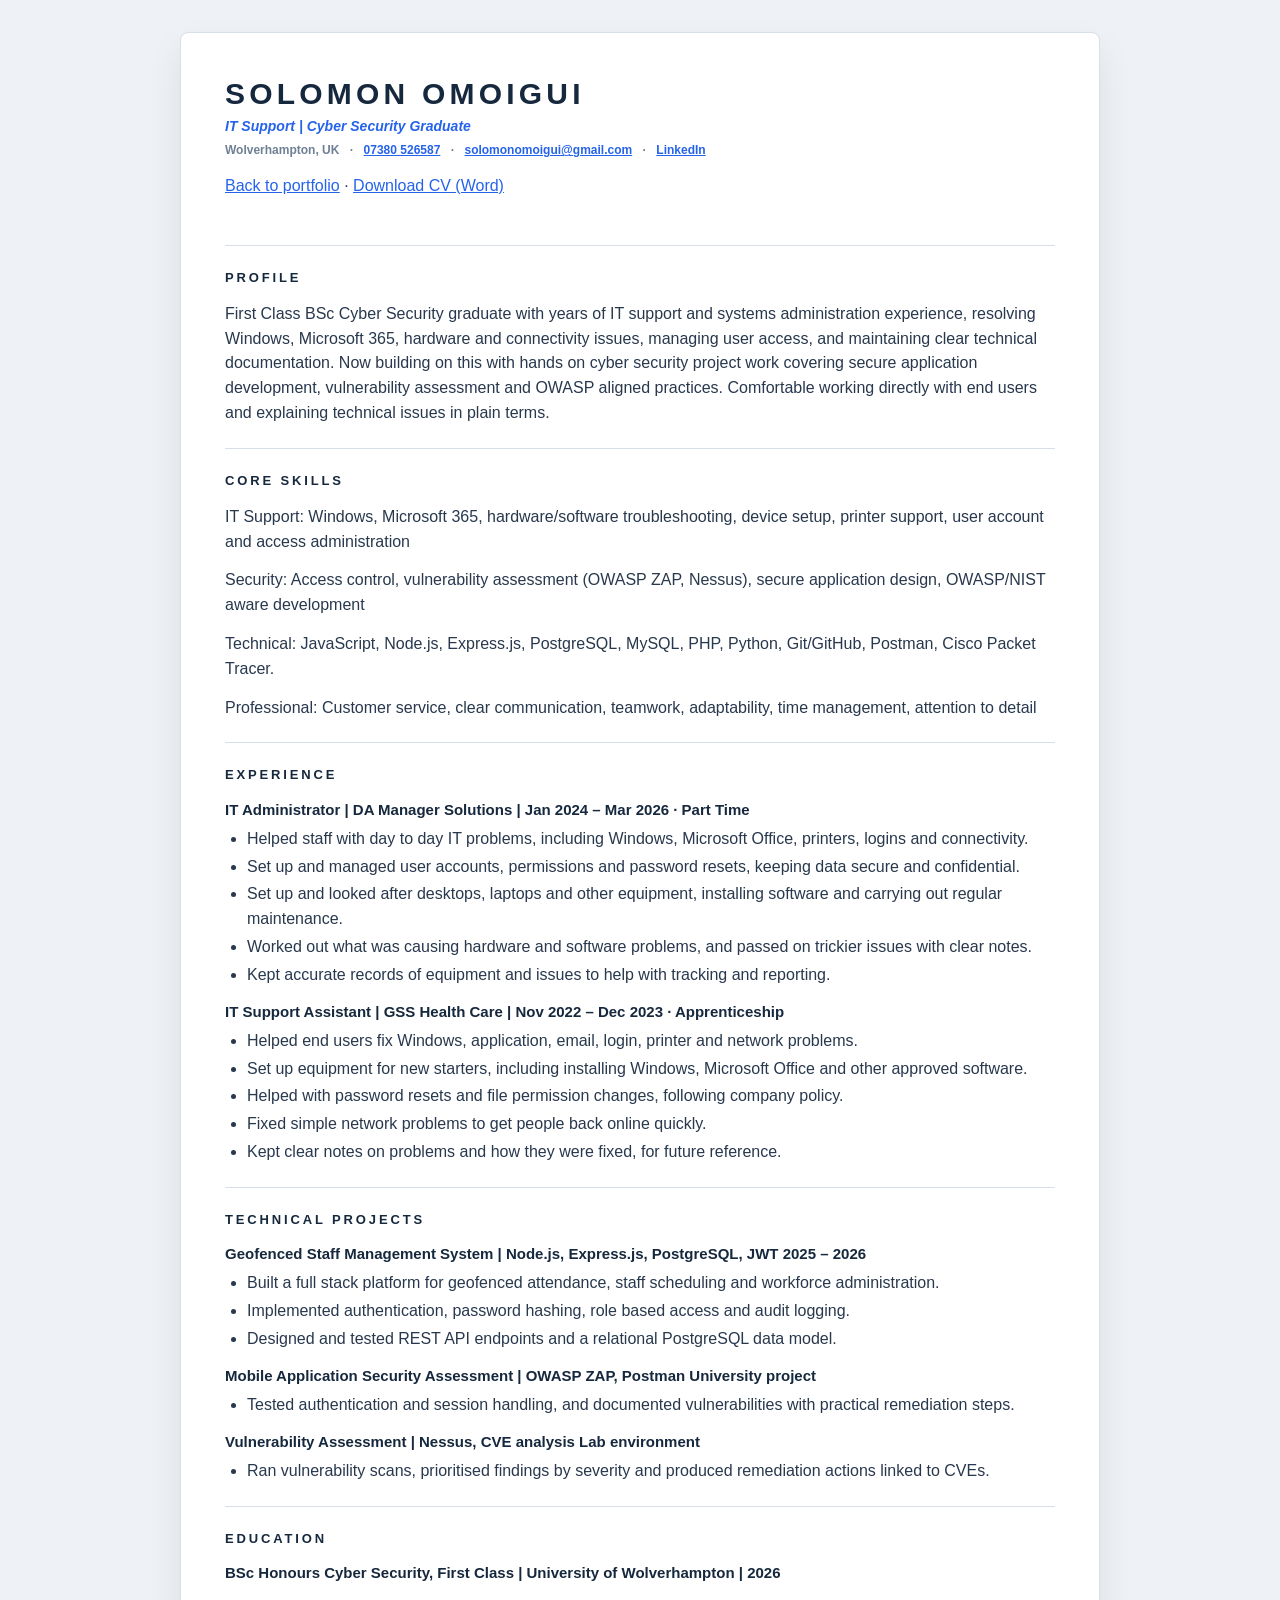
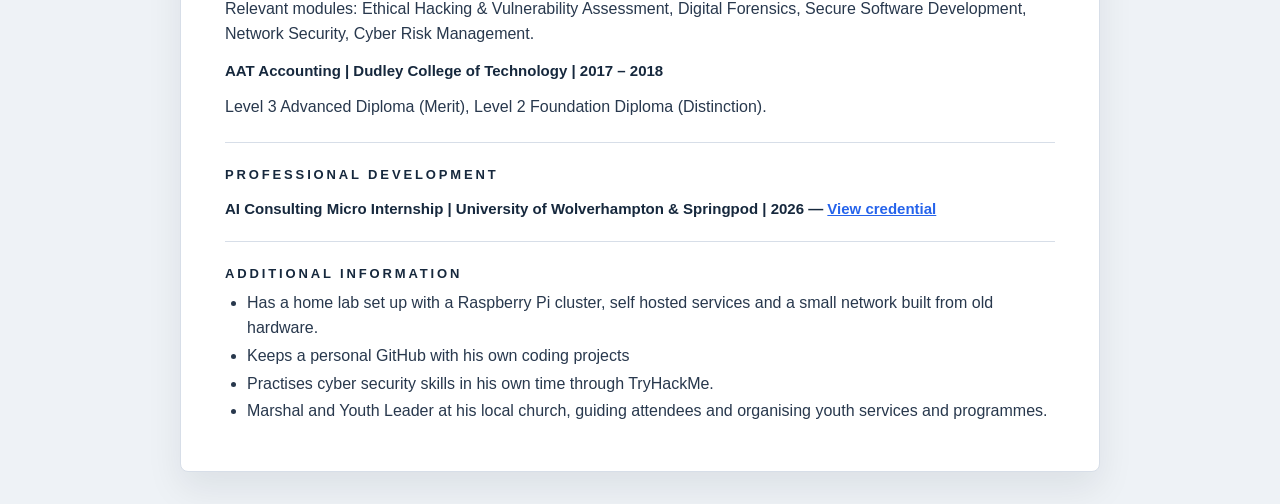
==== commit e9424cfb: "Update portfolio and online CV with latest IT support experience" ====
--- a/cv.html
+++ b/cv.html
@@ -5,7 +5,7 @@
     <meta name="viewport" content="width=device-width, initial-scale=1.0" />
     <meta
       name="description"
-      content="Solomon Omoigui CV covering cybersecurity, secure software development, technical projects, and professional experience."
+      content="Solomon Omoigui CV covering IT support, systems administration, a First Class Cyber Security degree, and technical projects."
     />
     <title>Solomon Omoigui | CV</title>
     <style>
@@ -168,203 +168,78 @@
   <body>
     <header class="cv-header">
       <h1>SOLOMON OMOIGUI</h1>
-      <p class="role">Cybersecurity Professional · Software Developer</p>
-      <div class="contact" aria-label="Contact details">
-        <span>Wolverhampton, UK</span>
-        <span>|</span>
-        <span>+44 7380 526587</span>
-        <span>|</span>
-        <a href="mailto:solomonomoigui@gmail.com">solomonomoigui@gmail.com</a>
-        <span>|</span>
-        <a href="https://www.linkedin.com/in/solomon-omoigui-649461155">LinkedIn</a>
-        <span>|</span>
-        <a href="https://maldinisecurity.github.io/portfolio/">Portfolio</a>
-      </div>
+      <p class="role">IT Support | Cyber Security Graduate</p>
+      <div class="contact" aria-label="Contact details"><span>Wolverhampton, UK</span><span>·</span><a href="tel:+447380526587">07380 526587</a><span>·</span><a href="mailto:solomonomoigui@gmail.com">solomonomoigui@gmail.com</a><span>·</span><a href="https://linkedin.com/in/solomon-omoigui-649461155">LinkedIn</a></div>
+      <p class="item cv-actions"><a href="index.html">Back to portfolio</a> · <a href="Solomon_Omoigui_CV.docx" download>Download CV (Word)</a></p>
     </header>
-
     <main>
       <section>
-        <h2>Professional Summary</h2>
-        <p class="summary">
-          Cyber Security graduate with a First Class BSc (Hons) from the University of Wolverhampton. Experienced across
-          the full security lifecycle - vulnerability assessment, penetration testing, secure software development,
-          digital forensics, risk analysis, and technical documentation. Proven ability to design and build
-          security-first web and workforce management platforms using PHP, Python, JavaScript, SQL, Laravel, Node.js,
-          and Express.js. Delivered a range of hands-on projects including SecureShift, a full-stack workforce
-          management platform with secure role-based authentication now in live operational use, alongside penetration
-          testing, vulnerability assessment, and threat modelling work across multiple systems.
-        </p>
-      </section>
-
+        <h2>Profile</h2>
+        <p class="item">First Class BSc Cyber Security graduate with years of IT support and systems administration experience, resolving Windows, Microsoft 365, hardware and connectivity issues, managing user access, and maintaining clear technical documentation. Now building on this with hands on cyber security project work covering secure application development, vulnerability assessment and OWASP aligned practices. Comfortable working directly with end users and explaining technical issues in plain terms.</p>
+      </section>
       <section>
         <h2>Core Skills</h2>
-        <div class="skills">
-          <p>
-            <span class="label">Cyber Security:</span> Vulnerability Assessment · Penetration Testing · Threat Modelling
-            · Incident Response · OWASP Top 10 · DREAD · STRIDE · Risk Analysis · Authentication Testing · Security
-            Controls · Business Continuity
-          </p>
-          <p>
-            <span class="label">Security Tools:</span> OWASP ZAP · Nessus · Postman · Browser Developer Tools · API
-            Security Testing · CVE Analysis
-          </p>
-          <p>
-            <span class="label">Programming:</span> Python · PHP · JavaScript · SQL · HTML/CSS · Node.js · Express.js ·
-            Laravel · Bootstrap · REST APIs
-          </p>
-          <p>
-            <span class="label">Infrastructure:</span> Network Security · Cisco Packet Tracer · Virtualisation · Secure
-            Architecture · Access Control
-          </p>
-          <p>
-            <span class="label">Professional:</span> Technical Documentation · Requirements Analysis · Stakeholder
-            Communication · Report Writing · Project Delivery
-          </p>
-        </div>
-      </section>
-
+        <p class="item">IT Support:  Windows, Microsoft 365, hardware/software troubleshooting, device setup, printer support, user account and access administration</p>
+        <p class="item">Security:  Access control, vulnerability assessment (OWASP ZAP, Nessus), secure application design, OWASP/NIST aware development</p>
+        <p class="item">Technical:  JavaScript, Node.js, Express.js, PostgreSQL, MySQL, PHP, Python, Git/GitHub, Postman, Cisco Packet Tracer.</p>
+        <p class="item">Professional:  Customer service, clear communication, teamwork, adaptability, time management, attention to detail</p>
+      </section>
+      <section>
+        <h2>Experience</h2>
+        <h3 class="item">IT Administrator | DA Manager Solutions | Jan 2024 – Mar 2026 · Part Time</h3>
+        <ul>
+        <li>Helped staff with day to day IT problems, including Windows, Microsoft Office, printers, logins and connectivity.</li>
+        <li>Set up and managed user accounts, permissions and password resets, keeping data secure and confidential.</li>
+        <li>Set up and looked after desktops, laptops and other equipment, installing software and carrying out regular maintenance.</li>
+        <li>Worked out what was causing hardware and software problems, and passed on trickier issues with clear notes.</li>
+        <li>Kept accurate records of equipment and issues to help with tracking and reporting.</li>
+        </ul>
+        <h3 class="item">IT Support Assistant | GSS Health Care | Nov 2022 – Dec 2023 · Apprenticeship</h3>
+        <ul>
+        <li>Helped end users fix Windows, application, email, login, printer and network problems.</li>
+        <li>Set up equipment for new starters, including installing Windows, Microsoft Office and other approved software.</li>
+        <li>Helped with password resets and file permission changes, following company policy.</li>
+        <li>Fixed simple network problems to get people back online quickly.</li>
+        <li>Kept clear notes on problems and how they were fixed, for future reference.</li>
+        </ul>
+      </section>
+      <section>
+        <h2>Technical Projects</h2>
+        <h3 class="item">Geofenced Staff Management System  |  Node.js, Express.js, PostgreSQL, JWT   2025 – 2026</h3>
+        <ul>
+        <li>Built a full stack platform for geofenced attendance, staff scheduling and workforce administration.</li>
+        <li>Implemented authentication, password hashing, role based access and audit logging.</li>
+        <li>Designed and tested REST API endpoints and a relational PostgreSQL data model.</li>
+        </ul>
+        <h3 class="item">Mobile Application Security Assessment  |  OWASP ZAP, Postman   University project</h3>
+        <ul>
+        <li>Tested authentication and session handling, and documented vulnerabilities with practical remediation steps.</li>
+        </ul>
+        <h3 class="item">Vulnerability Assessment  |  Nessus, CVE analysis   Lab environment</h3>
+        <ul>
+        <li>Ran vulnerability scans, prioritised findings by severity and produced remediation actions linked to CVEs.</li>
+        </ul>
+      </section>
       <section>
         <h2>Education</h2>
-        <div class="education-details">
-          <h3>BSc (Hons) Cyber Security - First Class Honours | <span class="org">University of Wolverhampton</span></h3>
-          <p class="item-meta">2026</p>
-          <p class="item">
-            <span class="label">Relevant Modules:</span> Ethical Hacking &amp; Vulnerability Assessment · Digital
-            Forensics &amp; Incident Reporting · Secure Software Development · Network Security · Cyber Risk Management ·
-            Business Continuity &amp; Disaster Recovery · IoT Security &amp; Architecture
-          </p>
-        </div>
-      </section>
-
-      <section>
-        <h2>Technical Projects</h2>
-        <div class="project-list">
-          <article class="item">
-            <h3>SecureShift Staff Management System · Node.js · Express.js · PostgreSQL · JWT</h3>
-            <p class="item-meta">Final Year Project - deployed in a live operational environment.</p>
-            <ul>
-              <li>
-                Architected and built a full-stack workforce management platform with secure role-based authentication,
-                JWT session controls, and granular permission management aligned to OWASP and NIST standards.
-              </li>
-              <li>
-                Deployed for real-world operational use, replacing manual attendance tracking and shift administration
-                with a centralised, digital system used daily by a live security workforce.
-              </li>
-              <li>
-                Built RESTful APIs for shift scheduling, attendance logging, and reporting, with input validation and
-                audit-friendly logging to support accountability and compliance.
-              </li>
-            </ul>
-          </article>
-
-          <article class="item">
-            <h3>Mobile Application Security Assessment · OWASP ZAP · Postman · Browser DevTools</h3>
-            <ul>
-              <li>
-                Conducted structured penetration testing across authentication flows, session management, API endpoints,
-                and input validation controls, producing comprehensive vulnerability assessment reports.
-              </li>
-              <li>
-                Identified and documented security weaknesses with actionable remediation recommendations, verifying
-                resolution through systematic retesting.
-              </li>
-            </ul>
-          </article>
-
-          <article class="item">
-            <h3>Security Recruitment Web Application · PHP · MySQL · Bootstrap</h3>
-            <ul>
-              <li>
-                Developed a full-stack, database-driven recruitment platform featuring applicant registration,
-                authentication, and profile management with password hashing, prepared statements, and CSRF protection.
-              </li>
-              <li>
-                Implemented secure backend integrations and CRUD workflows with robust input sanitisation and session
-                management controls.
-              </li>
-            </ul>
-          </article>
-
-          <article class="item">
-            <h3>Vulnerability Assessment - Controlled Lab Environment · Nessus · CVE Analysis</h3>
-            <ul>
-              <li>
-                Performed systematic vulnerability scanning, identifying and classifying critical, high, and
-                medium-severity findings across exposed services, insecure protocols, and configuration weaknesses.
-              </li>
-              <li>Produced detailed remediation plans and risk evaluations, mapping findings to industry CVE databases.</li>
-            </ul>
-          </article>
-
-          <article class="item">
-            <h3>Smart Home Security &amp; Continuity Analysis · Cisco Packet Tracer · DREAD · STRIDE</h3>
-            <ul>
-              <li>
-                Conducted comprehensive cyber risk assessment of IoT and smart home architectures using STRIDE and DREAD
-                threat modelling frameworks.
-              </li>
-              <li>
-                Designed incident response procedures and business continuity frameworks with defined recovery time and
-                recovery point objectives.
-              </li>
-            </ul>
-          </article>
-
-          <article class="item">
-            <h3>Weather Application · PHP · JavaScript · MySQL · External APIs</h3>
-            <ul>
-              <li>
-                Built a full-stack weather application integrating third-party APIs with backend data caching mechanisms
-                and a responsive front-end interface.
-              </li>
-            </ul>
-          </article>
-        </div>
-      </section>
-
-      <section>
-        <h2>Professional Experience</h2>
-        <div class="experience-list">
-          <article class="item">
-            <h3>Security Systems Developer | <span class="org">Maldini Security LTD</span></h3>
-            <p class="item-meta">April 2024 - Present</p>
-            <ul>
-              <li>
-                Identified the operational need for a secure digital workforce management solution and independently
-                designed, built, and deployed the SecureShift platform to replace manual scheduling and attendance
-                processes.
-              </li>
-              <li>
-                Applied secure development and access-control principles in a live operational environment, maintaining
-                and iterating on the platform in response to real-world user feedback.
-              </li>
-            </ul>
-          </article>
-        </div>
-      </section>
-
-      <section>
-        <h2>Key Achievements</h2>
-        <ul class="achievement-list">
-          <li>Graduated with a First Class BSc (Hons) in Cyber Security from the University of Wolverhampton.</li>
-          <li>Designed, built, and deployed the SecureShift workforce management platform end-to-end, now in live operational use.</li>
-          <li>
-            Delivered a range of hands-on security projects, including penetration testing, vulnerability assessment,
-            and threat modelling across web, mobile, network, and IoT environments.
-          </li>
-          <li>
-            Applied industry-standard frameworks, including OWASP, NIST, STRIDE, and DREAD, throughout security
-            assessments and secure software development work.
-          </li>
-          <li>
-            Built and shipped multiple full-stack applications, spanning Node.js, PHP, PostgreSQL, and MySQL, with a
-            consistent focus on secure-by-design principles.
-          </li>
+        <h3 class="item">BSc Honours Cyber Security, First Class  |  University of Wolverhampton  |  2026</h3>
+        <p class="item">Relevant modules: Ethical Hacking &amp; Vulnerability Assessment, Digital Forensics, Secure Software Development, Network Security, Cyber Risk Management.</p>
+        <h3 class="item">AAT Accounting  |  Dudley College of Technology  |  2017 – 2018</h3>
+        <p class="item">Level 3 Advanced Diploma (Merit), Level 2 Foundation Diploma (Distinction).</p>
+      </section>
+      <section>
+        <h2>Professional Development</h2>
+        <h3 class="item">AI Consulting Micro Internship | University of Wolverhampton &amp; Springpod | 2026 —  <a href="https://space.springpod.com/certificate/r8f0x4q9r2t5/share">View credential</a></h3>
+      </section>
+      <section>
+        <h2>Additional Information</h2>
+        <ul>
+        <li>Has a home lab set up with a Raspberry Pi cluster, self hosted services and a small network built from old hardware.</li>
+        <li>Keeps a personal GitHub with his own coding projects</li>
+        <li>Practises cyber security skills in his own time through TryHackMe.</li>
+        <li>Marshal and Youth Leader at his local church, guiding attendees and organising youth services and programmes.</li>
         </ul>
       </section>
     </main>
-
-    <p class="footer-note">References available upon request</p>
   </body>
 </html>
